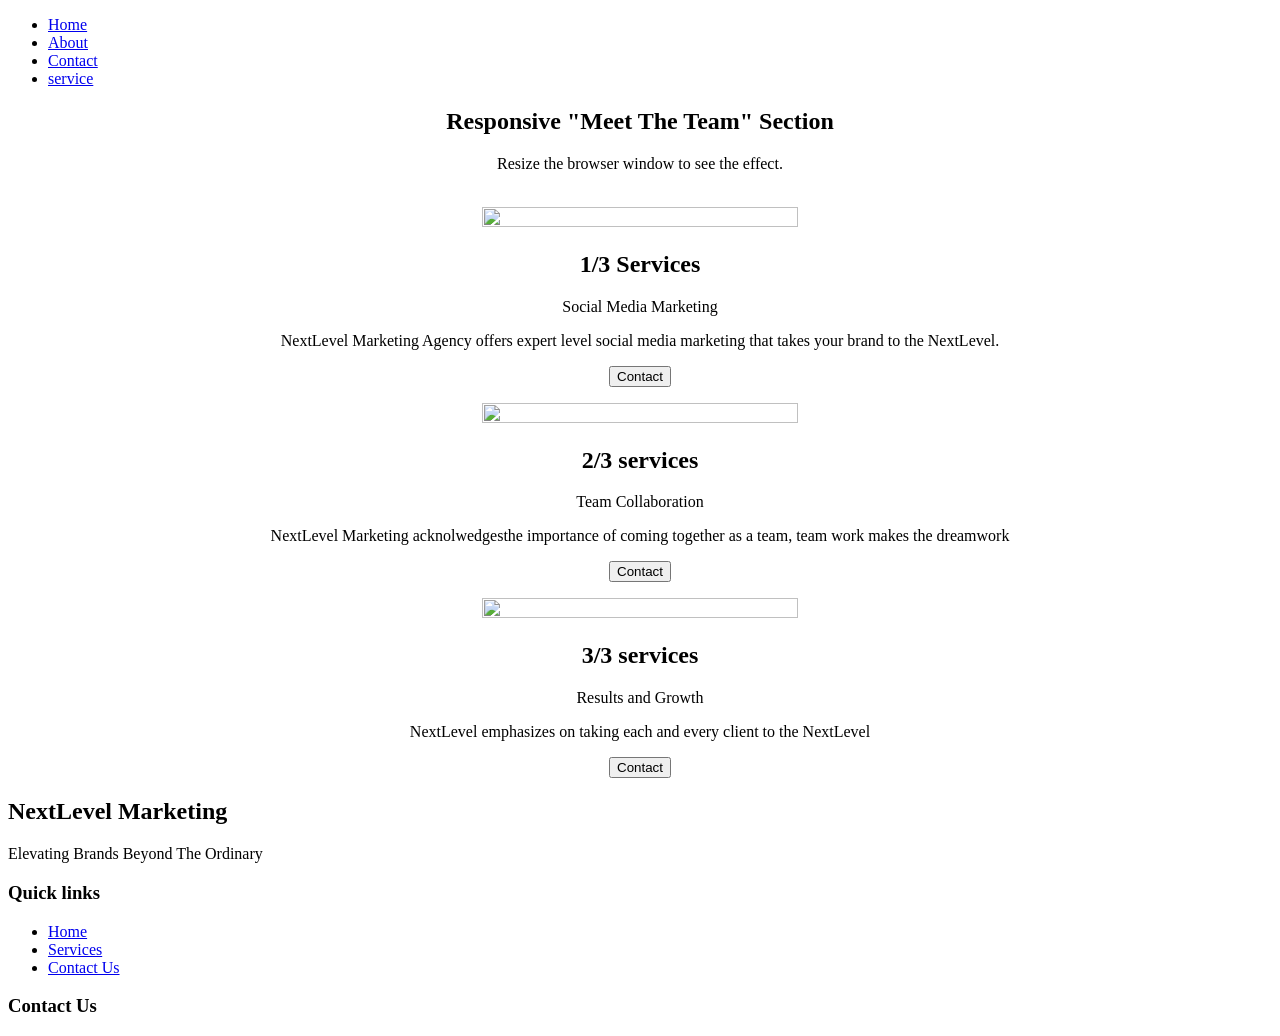
==== service.html @ dba1201b "Add files via upload" ====
<!DOCTYPE html>
<html>
<head>
   <meta charset="UTF-8" />
    <meta name="viewport" content="width=device-width, initial-scale=1.0" />
    <link rel="stylesheet" href="./css/stylesheet.css">
    <title>NextLevel Marketing</title>
    <link rel="icon" href="./Icon./icon.png">

</head>
<body>
    <nav>
        <div class="navbar">
            <a href="#" class="logo"> </a>
            <!--hamburger-->
            <div class="hamburger" id="hamburger">
                <span></span>
                <span></span>
                <span></span>
            </div>
            <ul class="nav-links" id="navLinks">
                <li><a href="./index.html">Home</a></li>

               
                
                <li><a href="./About.html">About</a></li>
                <li><a href="./Contact.html">Contact</a></li>
                <li> <a href="./service.html"> service</a></li>
            </ul>
        </div>

    </nav>


<center>
  <h2>Responsive "Meet The Team" Section</h2>
<p>Resize the browser window to see the effect.</p>
<br>
<div class="row">
  <div class="column">
    <div class="card">
      <img src="./Images/image5.jpeg"  width="50%" height="50%">
      <div class="container">
        <h2>1/3 Services</h2>
        <p class="title">Social Media Marketing</p>
        <p>NextLevel Marketing Agency offers expert level social media marketing that takes your brand to the NextLevel.</p>
        <p><button class="button">Contact</button></p>
      </div>
    </div>
  </div>

  <div class="column">
    <div class="card">
      <img src="./Images/image6.jpeg" height="50%" width="50%">
      <div class="container">
        <h2>2/3 services</h2>
        <p class="title">Team Collaboration</p>
        <p>NextLevel Marketing acknolwedgesthe importance of coming together as a team, team work makes the dreamwork</p>
        <p><button class="button">Contact</button></p>
      </div>
    </div>
  </div>
  
  <div class="column">
    <div class="card">
      <img src="./Images/image7.jpg" height="50%" width="50%">
      <div class="container">
        <h2>3/3 services</h2>
        <p class="title">Results and Growth </p>
        <p>NextLevel emphasizes on taking each and every client to the NextLevel </p>
        <p><button class="button">Contact</button></p>
      </div>
    </div>
  </div>
</div>
</center>

</body>

<footer>
    <div class="footer-logo">
        <h2>NextLevel Marketing</h2>
        <p>Elevating Brands Beyond The Ordinary </p>
    </div>

    <div class="footer-links">
        <h3>Quick links</h3>
        <ul>
            <li><a href="#"> Home</a></li>
            <li><a href="#">Services</a></li>
            <li><a href="#">Contact Us </a> </li>
        </ul>
    </div>

    <div class="footer-contact">
        <h3>Contact Us</h3>
        <p> </p>
    </div>
</footer>
<script src="./javascript/script.js"></script>
</html>
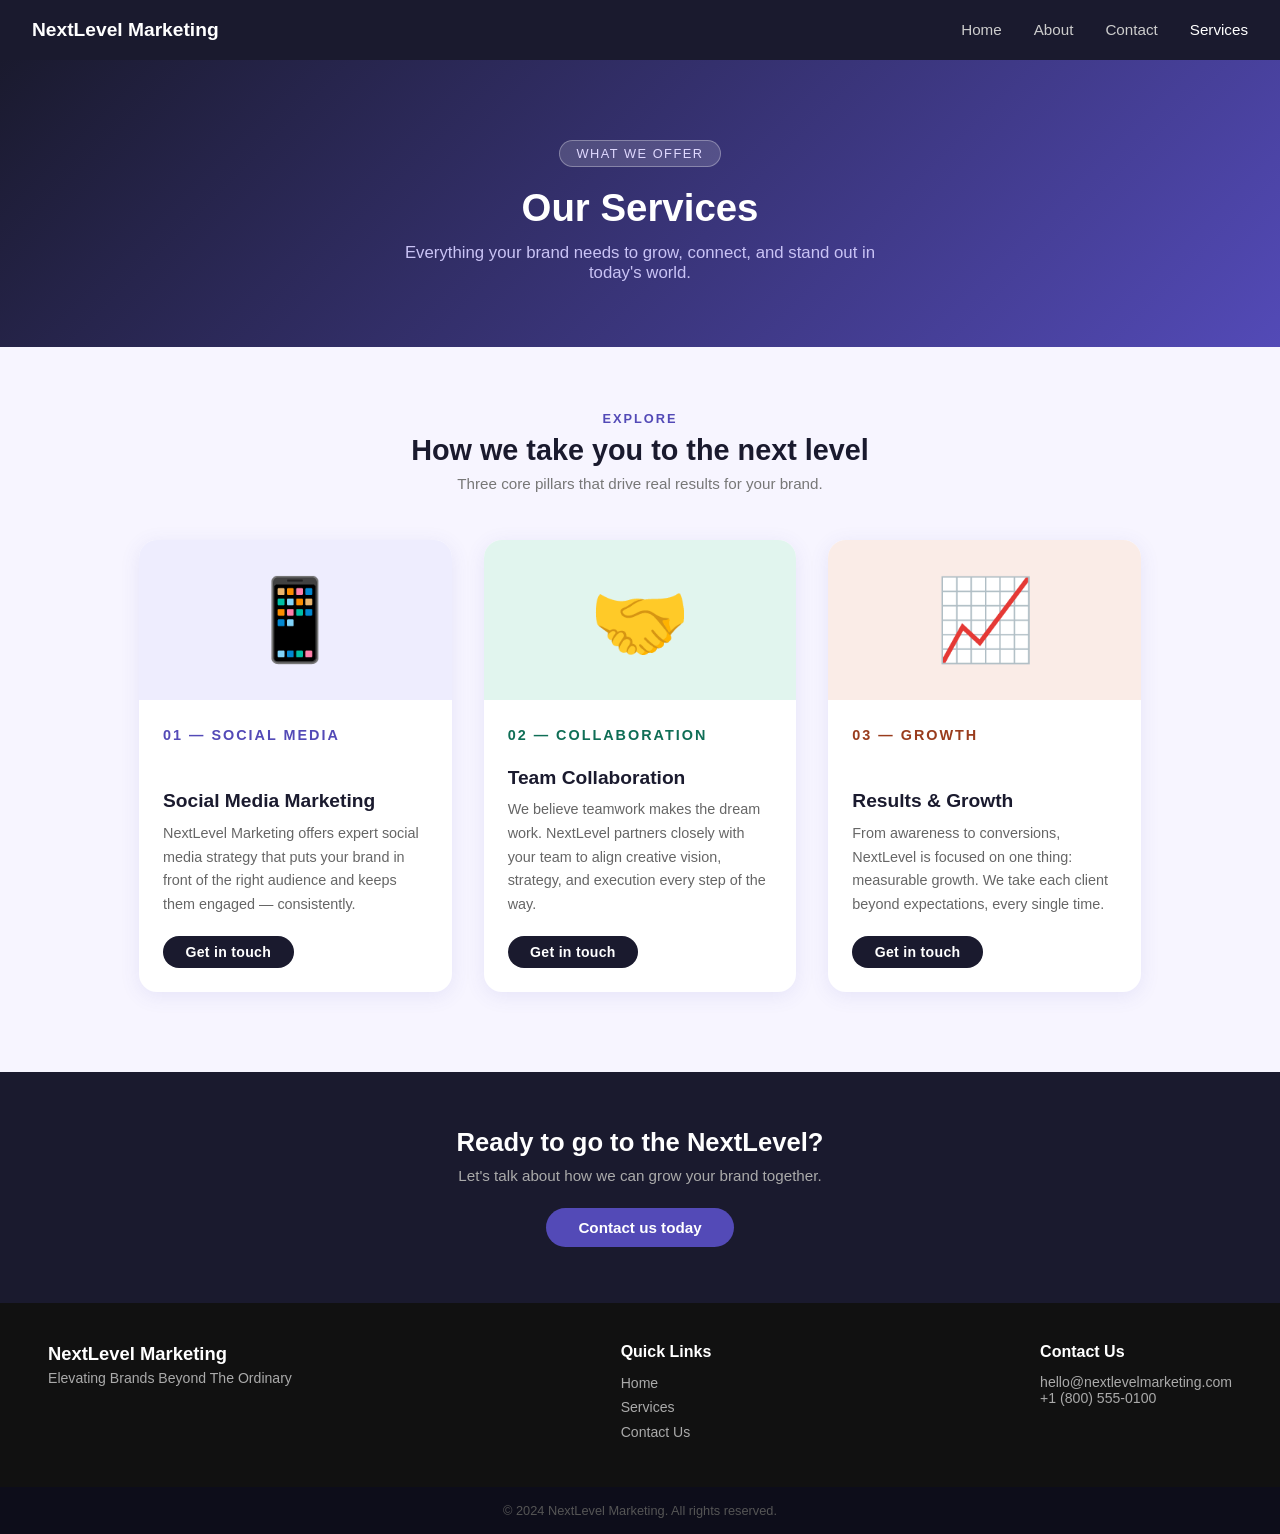
==== commit 5afcae13: "Add files via upload" ====
--- a/service.html
+++ b/service.html
@@ -1,101 +1,343 @@
-<!DOCTYPE html>
-<html>
-<head>
-   <meta charset="UTF-8" />
-    <meta name="viewport" content="width=device-width, initial-scale=1.0" />
-    <link rel="stylesheet" href="./css/stylesheet.css">
-    <title>NextLevel Marketing</title>
-    <link rel="icon" href="./Icon./icon.png">
-
-</head>
-<body>
-    <nav>
-        <div class="navbar">
-            <a href="#" class="logo"> </a>
-            <!--hamburger-->
-            <div class="hamburger" id="hamburger">
-                <span></span>
-                <span></span>
-                <span></span>
-            </div>
-            <ul class="nav-links" id="navLinks">
-                <li><a href="./index.html">Home</a></li>
-
-               
-                
-                <li><a href="./About.html">About</a></li>
-                <li><a href="./Contact.html">Contact</a></li>
-                <li> <a href="./service.html"> service</a></li>
-            </ul>
-        </div>
-
-    </nav>
-
-
-<center>
-  <h2>Responsive "Meet The Team" Section</h2>
-<p>Resize the browser window to see the effect.</p>
-<br>
-<div class="row">
-  <div class="column">
-    <div class="card">
-      <img src="./Images/image5.jpeg"  width="50%" height="50%">
-      <div class="container">
-        <h2>1/3 Services</h2>
-        <p class="title">Social Media Marketing</p>
-        <p>NextLevel Marketing Agency offers expert level social media marketing that takes your brand to the NextLevel.</p>
-        <p><button class="button">Contact</button></p>
-      </div>
-    </div>
-  </div>
-
-  <div class="column">
-    <div class="card">
-      <img src="./Images/image6.jpeg" height="50%" width="50%">
-      <div class="container">
-        <h2>2/3 services</h2>
-        <p class="title">Team Collaboration</p>
-        <p>NextLevel Marketing acknolwedgesthe importance of coming together as a team, team work makes the dreamwork</p>
-        <p><button class="button">Contact</button></p>
-      </div>
-    </div>
-  </div>
-  
-  <div class="column">
-    <div class="card">
-      <img src="./Images/image7.jpg" height="50%" width="50%">
-      <div class="container">
-        <h2>3/3 services</h2>
-        <p class="title">Results and Growth </p>
-        <p>NextLevel emphasizes on taking each and every client to the NextLevel </p>
-        <p><button class="button">Contact</button></p>
-      </div>
-    </div>
-  </div>
-</div>
-</center>
-
-</body>
-
-<footer>
-    <div class="footer-logo">
-        <h2>NextLevel Marketing</h2>
-        <p>Elevating Brands Beyond The Ordinary </p>
-    </div>
-
-    <div class="footer-links">
-        <h3>Quick links</h3>
-        <ul>
-            <li><a href="#"> Home</a></li>
-            <li><a href="#">Services</a></li>
-            <li><a href="#">Contact Us </a> </li>
-        </ul>
-    </div>
-
-    <div class="footer-contact">
-        <h3>Contact Us</h3>
-        <p> </p>
-    </div>
-</footer>
-<script src="./javascript/script.js"></script>
-</html>+<!DOCTYPE html>
+<html lang="en">
+<head>
+  <meta charset="UTF-8" />
+  <meta name="viewport" content="width=device-width, initial-scale=1.0" />
+  <title>Services — NextLevel Marketing</title>
+  <style>
+    *, *::before, *::after { box-sizing: border-box; margin: 0; padding: 0; }
+
+    body {
+      font-family: Arial, sans-serif;
+      background: #f7f5ff;
+      color: #222;
+    }
+
+    /* ── Nav ── */
+    nav { background: #1a1a2e; position: sticky; top: 0; z-index: 100; }
+
+    .navbar {
+      display: flex;
+      align-items: center;
+      justify-content: space-between;
+      padding: 0 2rem;
+      height: 60px;
+    }
+
+    .logo {
+      font-size: 1.2rem;
+      font-weight: 700;
+      color: #fff;
+      text-decoration: none;
+    }
+    .logo::after { content: "NextLevel Marketing"; }
+
+    .nav-links { list-style: none; display: flex; gap: 2rem; }
+    .nav-links a { color: #ccc; text-decoration: none; font-size: 0.95rem; transition: color 0.2s; }
+    .nav-links a:hover, .nav-links a.active { color: #fff; }
+
+    .hamburger { display: none; flex-direction: column; gap: 5px; cursor: pointer; }
+    .hamburger span { display: block; width: 25px; height: 2px; background: #fff; transition: all 0.3s; }
+
+    @media (max-width: 640px) {
+      .hamburger { display: flex; }
+      .nav-links {
+        display: none; flex-direction: column; gap: 0;
+        background: #1a1a2e; position: absolute; top: 60px;
+        left: 0; width: 100%; padding: 1rem 2rem;
+      }
+      .nav-links.open { display: flex; }
+      .nav-links li { padding: 0.6rem 0; border-bottom: 1px solid #333; }
+    }
+
+    /* ── Hero Banner ── */
+    .hero {
+      background: linear-gradient(135deg, #1a1a2e 0%, #534AB7 100%);
+      color: #fff;
+      text-align: center;
+      padding: 5rem 2rem 4rem;
+    }
+
+    .hero-badge {
+      display: inline-block;
+      background: rgba(255,255,255,0.15);
+      border: 1px solid rgba(255,255,255,0.3);
+      border-radius: 20px;
+      font-size: 0.8rem;
+      letter-spacing: 1.5px;
+      text-transform: uppercase;
+      padding: 0.3rem 1rem;
+      margin-bottom: 1.2rem;
+      color: #e0d9ff;
+    }
+
+    .hero h1 { font-size: 2.4rem; margin-bottom: 0.8rem; font-weight: 700; }
+    .hero p   { font-size: 1.05rem; color: #c9c3f5; max-width: 520px; margin: 0 auto; }
+
+    /* ── Services Grid ── */
+    .services-section {
+      max-width: 1050px;
+      margin: 0 auto;
+      padding: 4rem 1.5rem 5rem;
+    }
+
+    .section-label {
+      text-align: center;
+      font-size: 0.8rem;
+      letter-spacing: 2px;
+      text-transform: uppercase;
+      color: #534AB7;
+      font-weight: 700;
+      margin-bottom: 0.5rem;
+    }
+
+    .section-title {
+      text-align: center;
+      font-size: 1.8rem;
+      color: #1a1a2e;
+      margin-bottom: 0.5rem;
+    }
+
+    .section-sub {
+      text-align: center;
+      color: #777;
+      font-size: 0.95rem;
+      margin-bottom: 3rem;
+    }
+
+    .cards-grid {
+      display: grid;
+      grid-template-columns: repeat(auto-fit, minmax(280px, 1fr));
+      gap: 2rem;
+    }
+
+    .service-card {
+      background: #fff;
+      border-radius: 18px;
+      overflow: hidden;
+      box-shadow: 0 4px 20px rgba(83,74,183,0.1);
+      transition: transform 0.25s, box-shadow 0.25s;
+      display: flex;
+      flex-direction: column;
+    }
+
+    .service-card:hover {
+      transform: translateY(-6px);
+      box-shadow: 0 12px 32px rgba(83,74,183,0.18);
+    }
+
+    .card-icon-wrap {
+      height: 160px;
+      display: flex;
+      align-items: center;
+      justify-content: center;
+      font-size: 5rem;
+    }
+
+    .card-icon-wrap.purple { background: #EEEDFE; }
+    .card-icon-wrap.teal   { background: #E1F5EE; }
+    .card-icon-wrap.coral  { background: #FAECE7; }
+
+    .card-body { padding: 1.5rem; flex: 1; display: flex; flex-direction: column; }
+
+    .card-number {
+      font-size: 0.72rem;
+      font-weight: 700;
+      letter-spacing: 2px;
+      text-transform: uppercase;
+      margin-bottom: 0.5rem;
+    }
+
+    .card-number.purple { color: #534AB7; }
+    .card-number.teal   { color: #0F6E56; }
+    .card-number.coral  { color: #993C1D; }
+
+    .card-body h2 {
+      font-size: 1.2rem;
+      color: #1a1a2e;
+      margin-bottom: 0.6rem;
+    }
+
+    .card-body p {
+      font-size: 0.9rem;
+      color: #666;
+      line-height: 1.65;
+      flex: 1;
+      margin-bottom: 1.2rem;
+    }
+
+    .card-btn {
+      align-self: flex-start;
+      padding: 0.5rem 1.4rem;
+      background: #1a1a2e;
+      color: #fff;
+      border: none;
+      border-radius: 30px;
+      cursor: pointer;
+      font-size: 0.88rem;
+      font-weight: 600;
+      letter-spacing: 0.3px;
+      transition: background 0.2s, transform 0.15s;
+    }
+
+    .card-btn:hover { background: #534AB7; transform: scale(1.04); }
+
+    /* ── CTA strip ── */
+    .cta-strip {
+      background: #1a1a2e;
+      text-align: center;
+      padding: 3.5rem 2rem;
+      color: #fff;
+    }
+
+    .cta-strip h2 { font-size: 1.6rem; margin-bottom: 0.6rem; }
+    .cta-strip p  { color: #aaa; font-size: 0.95rem; margin-bottom: 1.5rem; }
+
+    .cta-btn {
+      display: inline-block;
+      padding: 0.7rem 2rem;
+      background: #534AB7;
+      color: #fff;
+      border: none;
+      border-radius: 30px;
+      font-size: 0.95rem;
+      font-weight: 600;
+      cursor: pointer;
+      text-decoration: none;
+      transition: background 0.2s, transform 0.15s;
+    }
+
+    .cta-btn:hover { background: #7F77DD; transform: scale(1.04); }
+
+    /* ── Footer ── */
+    footer {
+      background: #111;
+      color: #ccc;
+      display: flex;
+      flex-wrap: wrap;
+      justify-content: space-between;
+      gap: 2rem;
+      padding: 2.5rem 3rem;
+    }
+
+    footer h2 { color: #fff; font-size: 1.15rem; margin-bottom: 0.3rem; }
+    footer h3 { color: #fff; font-size: 1rem; margin-bottom: 0.8rem; }
+    footer p  { font-size: 0.88rem; color: #aaa; }
+
+    .footer-links ul { list-style: none; }
+    .footer-links li { margin-bottom: 0.4rem; }
+    .footer-links a  { color: #aaa; text-decoration: none; font-size: 0.88rem; transition: color 0.2s; }
+    .footer-links a:hover { color: #fff; }
+
+    .footer-bottom {
+      background: #0d0d1a;
+      text-align: center;
+      padding: 1rem;
+      font-size: 0.8rem;
+      color: #555;
+    }
+  </style>
+</head>
+<body>
+
+  <!-- Nav -->
+  <nav>
+    <div class="navbar">
+      <a href="index.html" class="logo"></a>
+      <div class="hamburger" id="hamburger">
+        <span></span><span></span><span></span>
+      </div>
+      <ul class="nav-links" id="navLinks">
+        <li><a href="index.html">Home</a></li>
+        <li><a href="About.html">About</a></li>
+        <li><a href="Contact.html">Contact</a></li>
+        <li><a href="service.html" class="active">Services</a></li>
+      </ul>
+    </div>
+  </nav>
+
+  <!-- Hero -->
+  <div class="hero">
+    <div class="hero-badge">What we offer</div>
+    <h1>Our Services</h1>
+    <p>Everything your brand needs to grow, connect, and stand out in today's world.</p>
+  </div>
+
+  <!-- Cards -->
+  <section class="services-section">
+    <p class="section-label">Explore</p>
+    <h2 class="section-title">How we take you to the next level</h2>
+    <p class="section-sub">Three core pillars that drive real results for your brand.</p>
+
+    <div class="cards-grid">
+
+      <div class="service-card">
+        <div class="card-icon-wrap purple">📱</div>
+        <div class="card-body">
+          <p class="card-number purple">01 — Social Media</p>
+          <h2>Social Media Marketing</h2>
+          <p>NextLevel Marketing offers expert social media strategy that puts your brand in front of the right audience and keeps them engaged — consistently.</p>
+          <button class="card-btn" onclick="window.location='Contact.html'">Get in touch</button>
+        </div>
+      </div>
+
+      <div class="service-card">
+        <div class="card-icon-wrap teal">🤝</div>
+        <div class="card-body">
+          <p class="card-number teal">02 — Collaboration</p>
+          <h2>Team Collaboration</h2>
+          <p>We believe teamwork makes the dream work. NextLevel partners closely with your team to align creative vision, strategy, and execution every step of the way.</p>
+          <button class="card-btn" onclick="window.location='Contact.html'">Get in touch</button>
+        </div>
+      </div>
+
+      <div class="service-card">
+        <div class="card-icon-wrap coral">📈</div>
+        <div class="card-body">
+          <p class="card-number coral">03 — Growth</p>
+          <h2>Results &amp; Growth</h2>
+          <p>From awareness to conversions, NextLevel is focused on one thing: measurable growth. We take each client beyond expectations, every single time.</p>
+          <button class="card-btn" onclick="window.location='Contact.html'">Get in touch</button>
+        </div>
+      </div>
+
+    </div>
+  </section>
+
+  <!-- CTA -->
+  <div class="cta-strip">
+    <h2>Ready to go to the NextLevel?</h2>
+    <p>Let's talk about how we can grow your brand together.</p>
+    <a class="cta-btn" href="Contact.html">Contact us today</a>
+  </div>
+
+  <!-- Footer -->
+  <footer>
+    <div class="footer-logo">
+      <h2>NextLevel Marketing</h2>
+      <p>Elevating Brands Beyond The Ordinary</p>
+    </div>
+    <div class="footer-links">
+      <h3>Quick Links</h3>
+      <ul>
+        <li><a href="index.html">Home</a></li>
+        <li><a href="service.html">Services</a></li>
+        <li><a href="Contact.html">Contact Us</a></li>
+      </ul>
+    </div>
+    <div class="footer-contact">
+      <h3>Contact Us</h3>
+      <p>hello@nextlevelmarketing.com</p>
+      <p>+1 (800) 555-0100</p>
+    </div>
+  </footer>
+  <div class="footer-bottom">© 2024 NextLevel Marketing. All rights reserved.</div>
+
+  <script>
+    const hamburger = document.getElementById('hamburger');
+    const navLinks  = document.getElementById('navLinks');
+    hamburger.addEventListener('click', () => navLinks.classList.toggle('open'));
+  </script>
+
+</body>
+</html>
